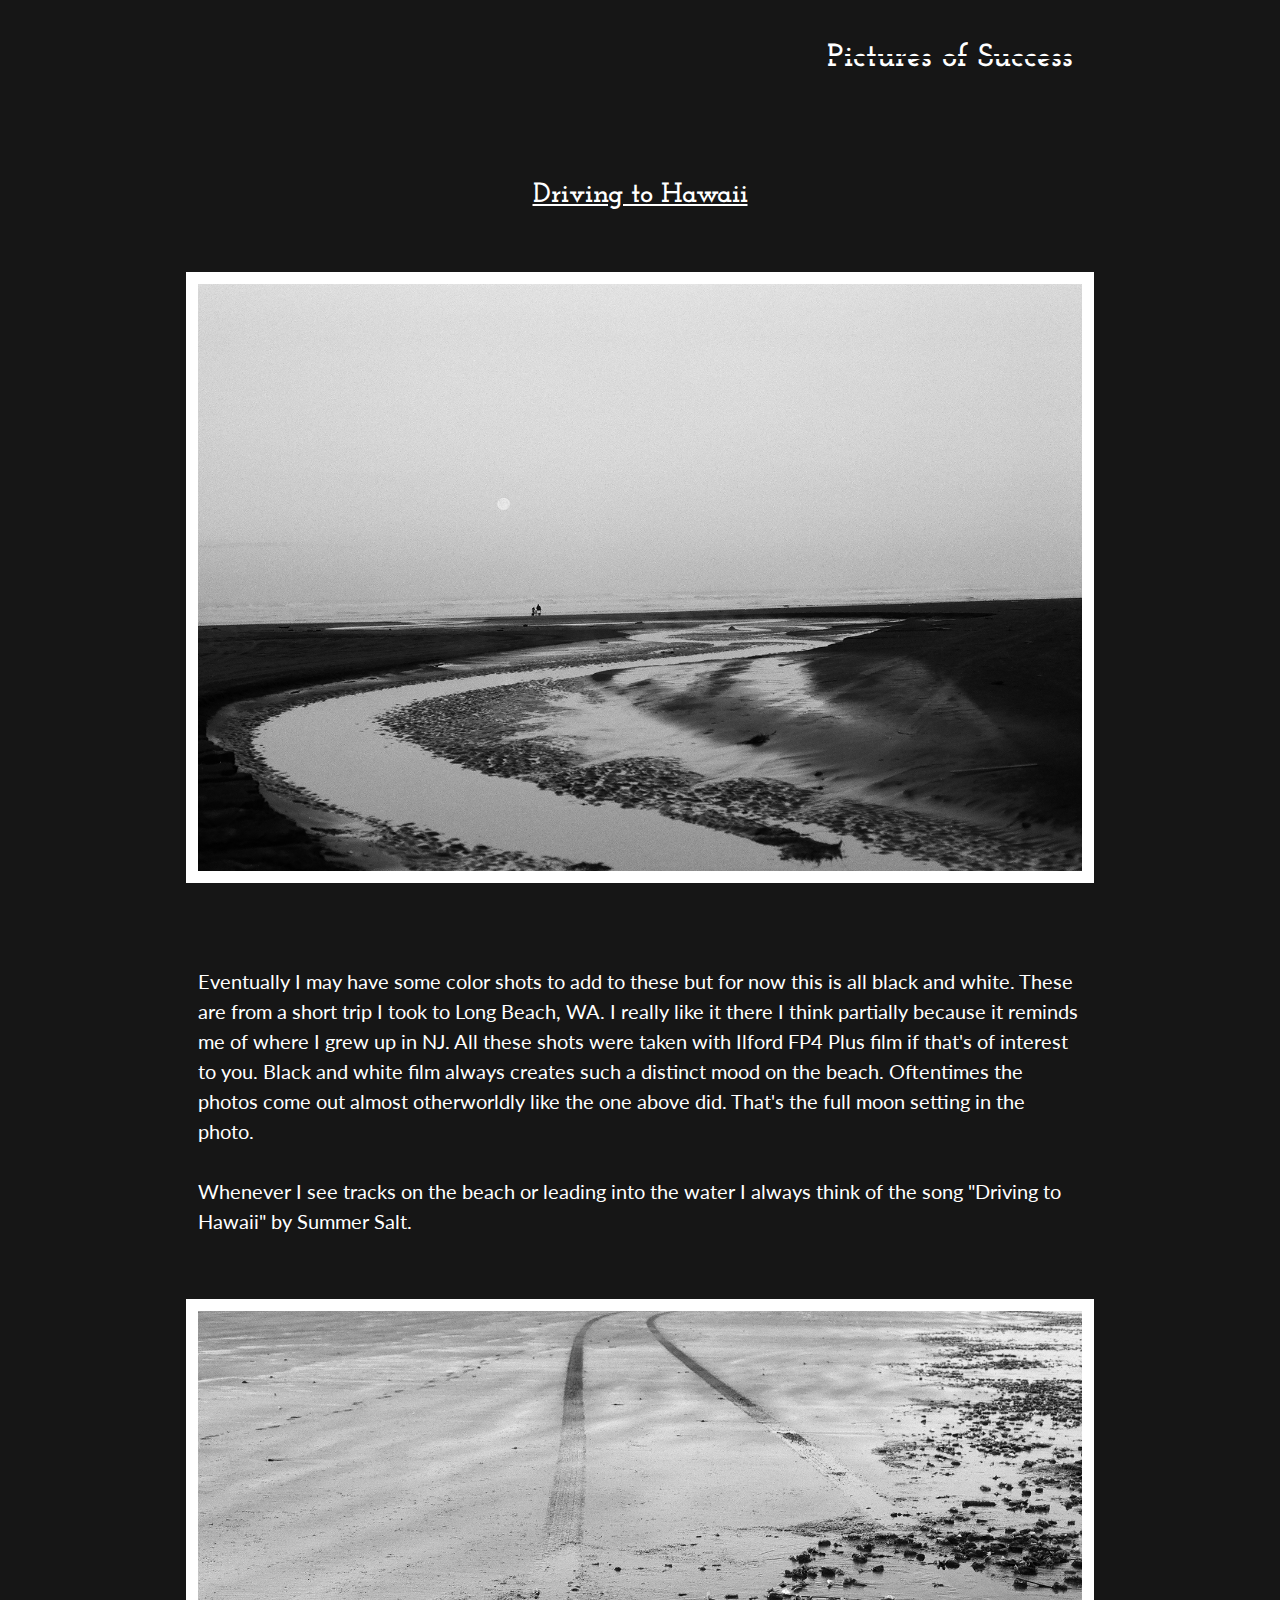
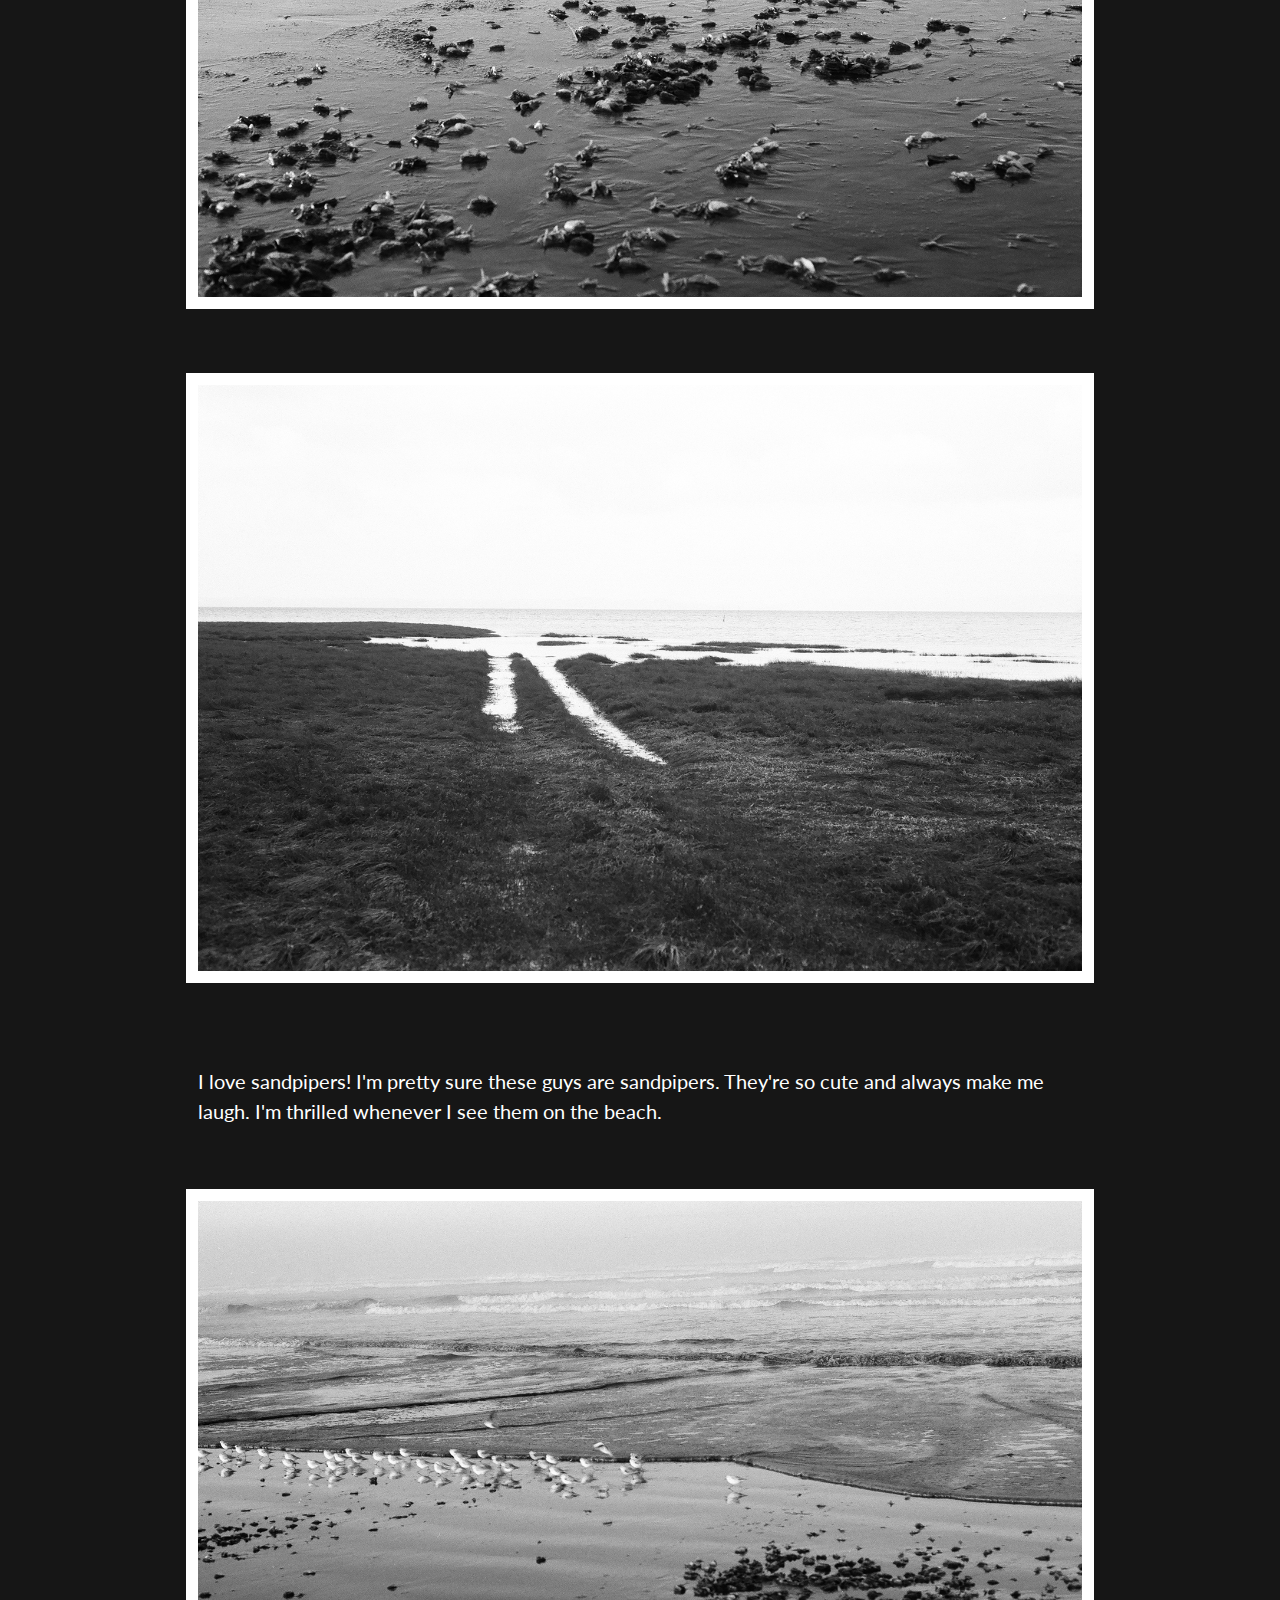
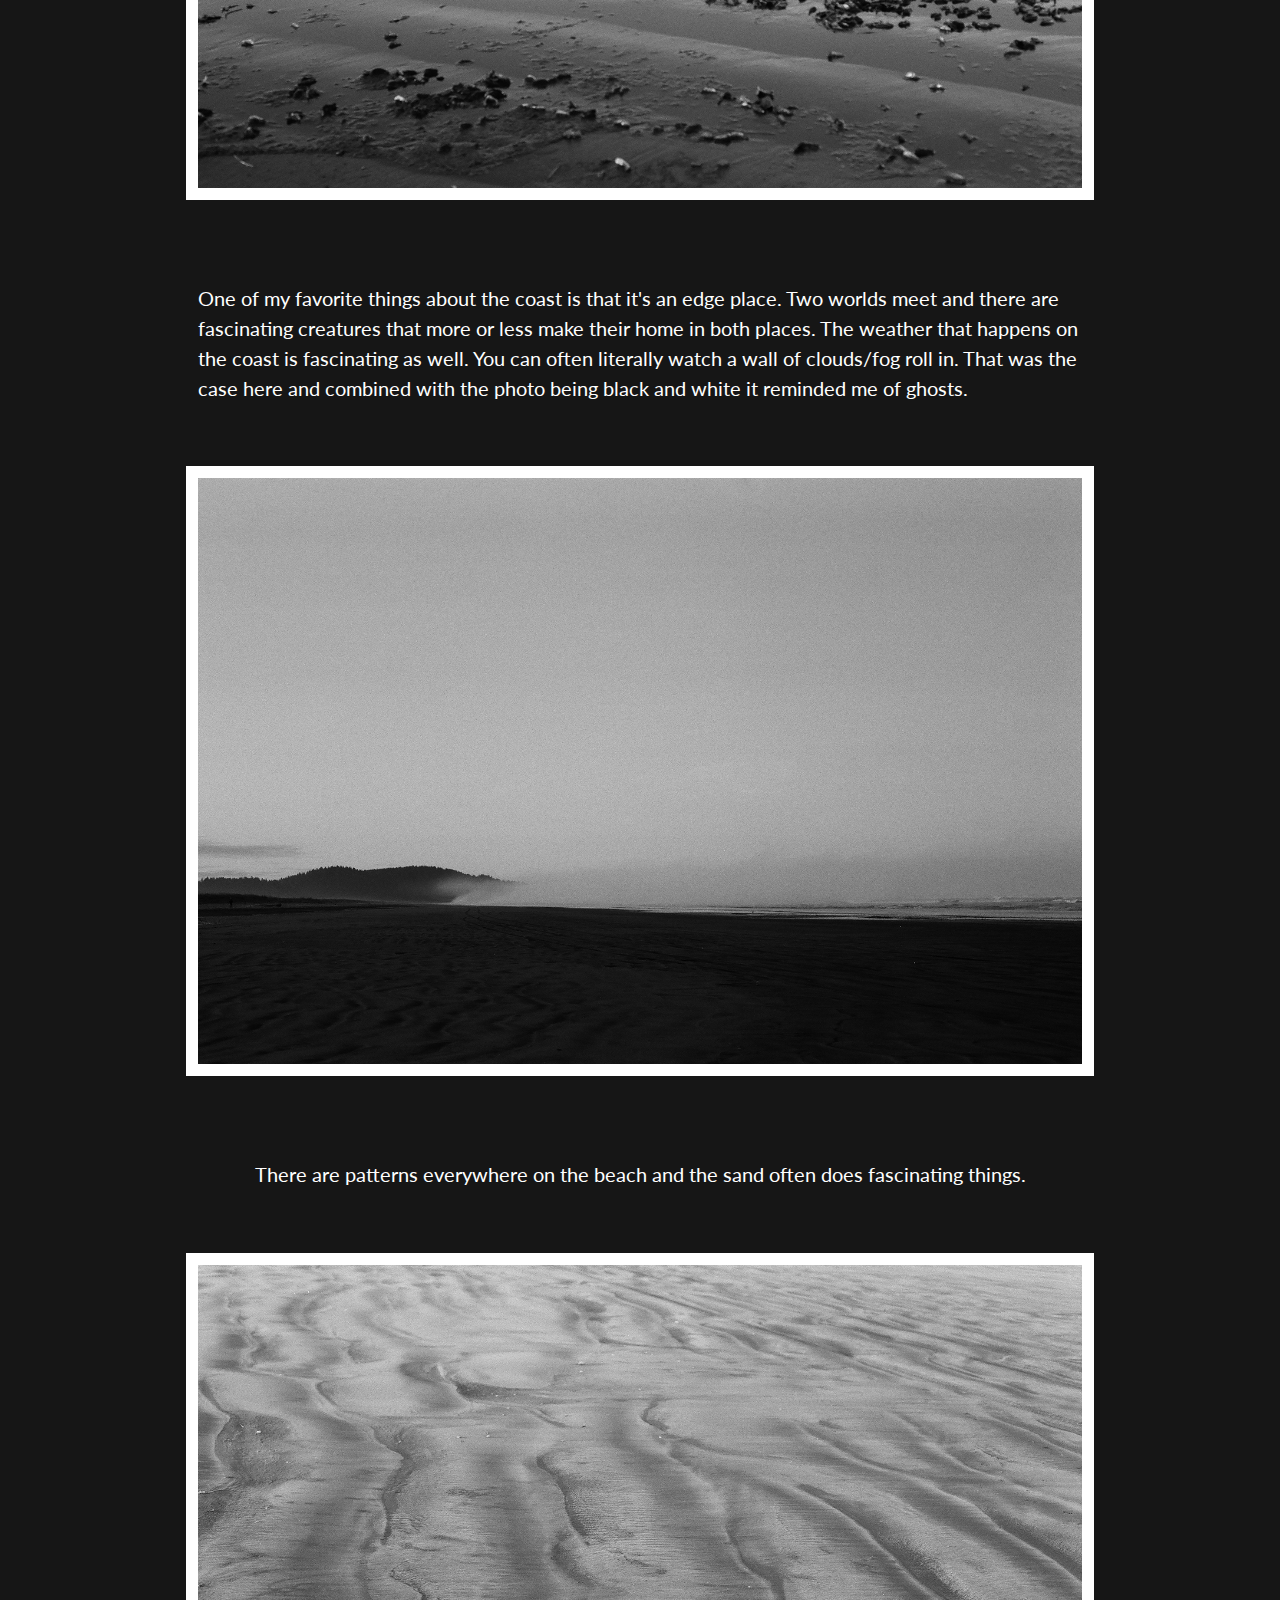
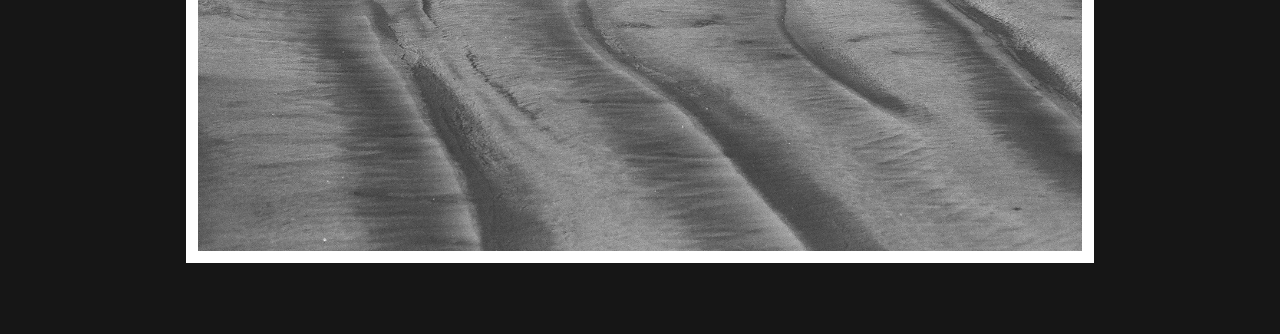
==== pages/bwbeach.html @ 208bb26f "Add files via upload" ====
<html>
    <head>
        <meta name="viewport" content="width=device-width, initial scale=1, shrink-to-fit=no">
        <link rel="stylesheet" href="style.css" media="screen"/>
        <link href="https://fonts.googleapis.com/css2?family=Josefin+Slab:wght@600&display=swap" rel="stylesheet"> 
        <link href="https://fonts.googleapis.com/css2?family=Lato:wght@300&family=Open+Sans:wght@300;400&display=swap" rel="stylesheet"> 
    </head>
    <div id="container2">
        <header>
            <a href="../index.html"><h1 class="bw">Pictures of Success</h1></a>
        </header>
            <body class="bw-background">
                <h2 class="bw"><u>Driving to Hawaii</u></h2>
                <img src="beach_images/beach_moon.jpg" alt="full moon on coast" class="img-pretty2 thin-border img-center">
                <p class="bw">Eventually I may have some color shots to add to these but for now this 
                    is all black and white.  These are from a short trip I took to Long Beach, WA.
                    I really like it there I think partially because it reminds me of where I grew up
                    in NJ.  All these shots were taken with Ilford FP4 Plus film if that's of interest to you.
                    Black and white film always creates such a distinct mood on the beach.  Oftentimes
                    the photos come out almost otherworldly like the one above did.  That's the full moon
                    setting in the photo.<br>
                    <br>
                    Whenever
                    I see tracks on the beach or leading into the water I always think of the song
                    "Driving to Hawaii" by Summer Salt.
                </p>
                <img src="beach_images/beach_drive.jpg" alt="tire tracks in sand" class="img-pretty2 thin-border img-center">
                <img src="beach_images/grass_drive.jpg" alt="tire tracks leading to water" class="img-pretty2 thin-border img-center">
                <p class="bw">I love sandpipers!  I'm pretty sure these guys are sandpipers. They're
                    so cute and always make me laugh.  I'm thrilled whenever I see them on the beach.
                </p>
                <img src="beach_images/sandpipers.jpg" alt="sandpipers on the beach" class="img-pretty2 thin-border img-center">
                <p class="bw">One of my favorite things about the coast is that it's an edge place.  Two worlds meet
                    and there are fascinating creatures that more or less make their home in both places.  The weather
                    that happens on the coast is fascinating as well.  You can often literally watch a wall of clouds/fog roll
                    in.  That was the case here and combined with the photo being black and white it reminded me of ghosts.
                </p>
                <img src="beach_images/ghosts.jpg" alt="fog rolling in on the coast" class="img-pretty2 thin-border img-center">
                <p class="bw">
                    There are patterns everywhere on the beach and the sand often does fascinating things.
                </p>
                <img src="beach_images/grains.jpg" alt="sand" class="img-pretty2 thin-border img-center">
            </body>
        </div>
    </div>
</html>
---- pages/style.css ----
#container {
    display: grid;
    grid-template-areas: 
    "header header"
    "nav content";
    grid-template-rows: 125px 1fr;
    grid-template-columns: 200px 1fr;
  }
  #container2 {
    display: grid;
    grid-template-areas: 
    "header"
    "body";
    grid-template-rows: 150px repeat(auto-fill, minmax(60px, 1fr));
  }
  .img-pretty {
    max-width: 60%;
    height: auto;
  }
  .img-pretty2 {
    max-width: 70%;
    height: auto;
  }
  h1 {
    text-decoration: line-through;
    text-decoration-color: white;
    font-family: 'Josefin Slab', serif;
    font-size: 200%;
    position: absolute;
    left: 80%;
    transform: translate(-80%, 0%);
  }
  .bw {
    text-decoration-color: rgb(22, 22, 22);
    color: white;
  }
  header {
    grid-area: header;
    margin: 1vw;
  }
  nav {
    grid-area: nav;
    margin-left: 1rem;
  }
  main {
    grid-area: content;
    display: flex;
    align-items: center;
    justify-content: center;
  }
  .bw-background {
    background-color: rgb(22, 22, 22);
  }
  .thin-border {
    border-color:white;
    border-width: 1vw;
    border-style: solid;
  }
  h2 {
    font-family: 'Josefin Slab', serif;
    justify-self: center;
    margin-bottom: 5%;
    font-size: 175%;
  }
  .img-center {
    justify-self: center;
    margin-bottom: 5%;
  }
  p {
    justify-self: center;
    font-family: 'Lato', sans-serif;
    margin-left: 15%;
    margin-right: 15%;
    margin-bottom: 5%;
    font-size: 125%;
    line-height: 1.5;
  }
  a {
    color: black;
    text-decoration: none;
  }
  .nav-link {
    font-family: 'Josefin Slab', serif;
    justify-self: center;
    font-size: 2vw;
    text-decoration: none;
  }
  .nav-heading {
    font-family: 'Josefin Slab', serif;
    justify-self: center;
    font-size: 2.5vw;
    text-decoration: underline;
  }
  .intro-margin {
    margin-left: -15%;
  }
  .v1 {
  border-right: 2px solid black;
  height: auto;
}
@media (max-width: 450px) {
  h1 {
    font-size: 125%;
    position: relative;
    text-align: end;
  }
  h2 {
    font-size: 125%;
  }
  p {
    font-size: 100%;
  }
  .img-pretty {
    max-width: 85%;
  }
  .img-pretty2 {
    max-width: 100%;
    height: auto;
  }
  #container {
    grid-template-rows: 90px 1fr;
    grid-template-columns: 90px 1fr;
  }
  .nav-heading {
    font-size: 100%;
  }
  .nav-link {
    font-size: 75%;
  }
}
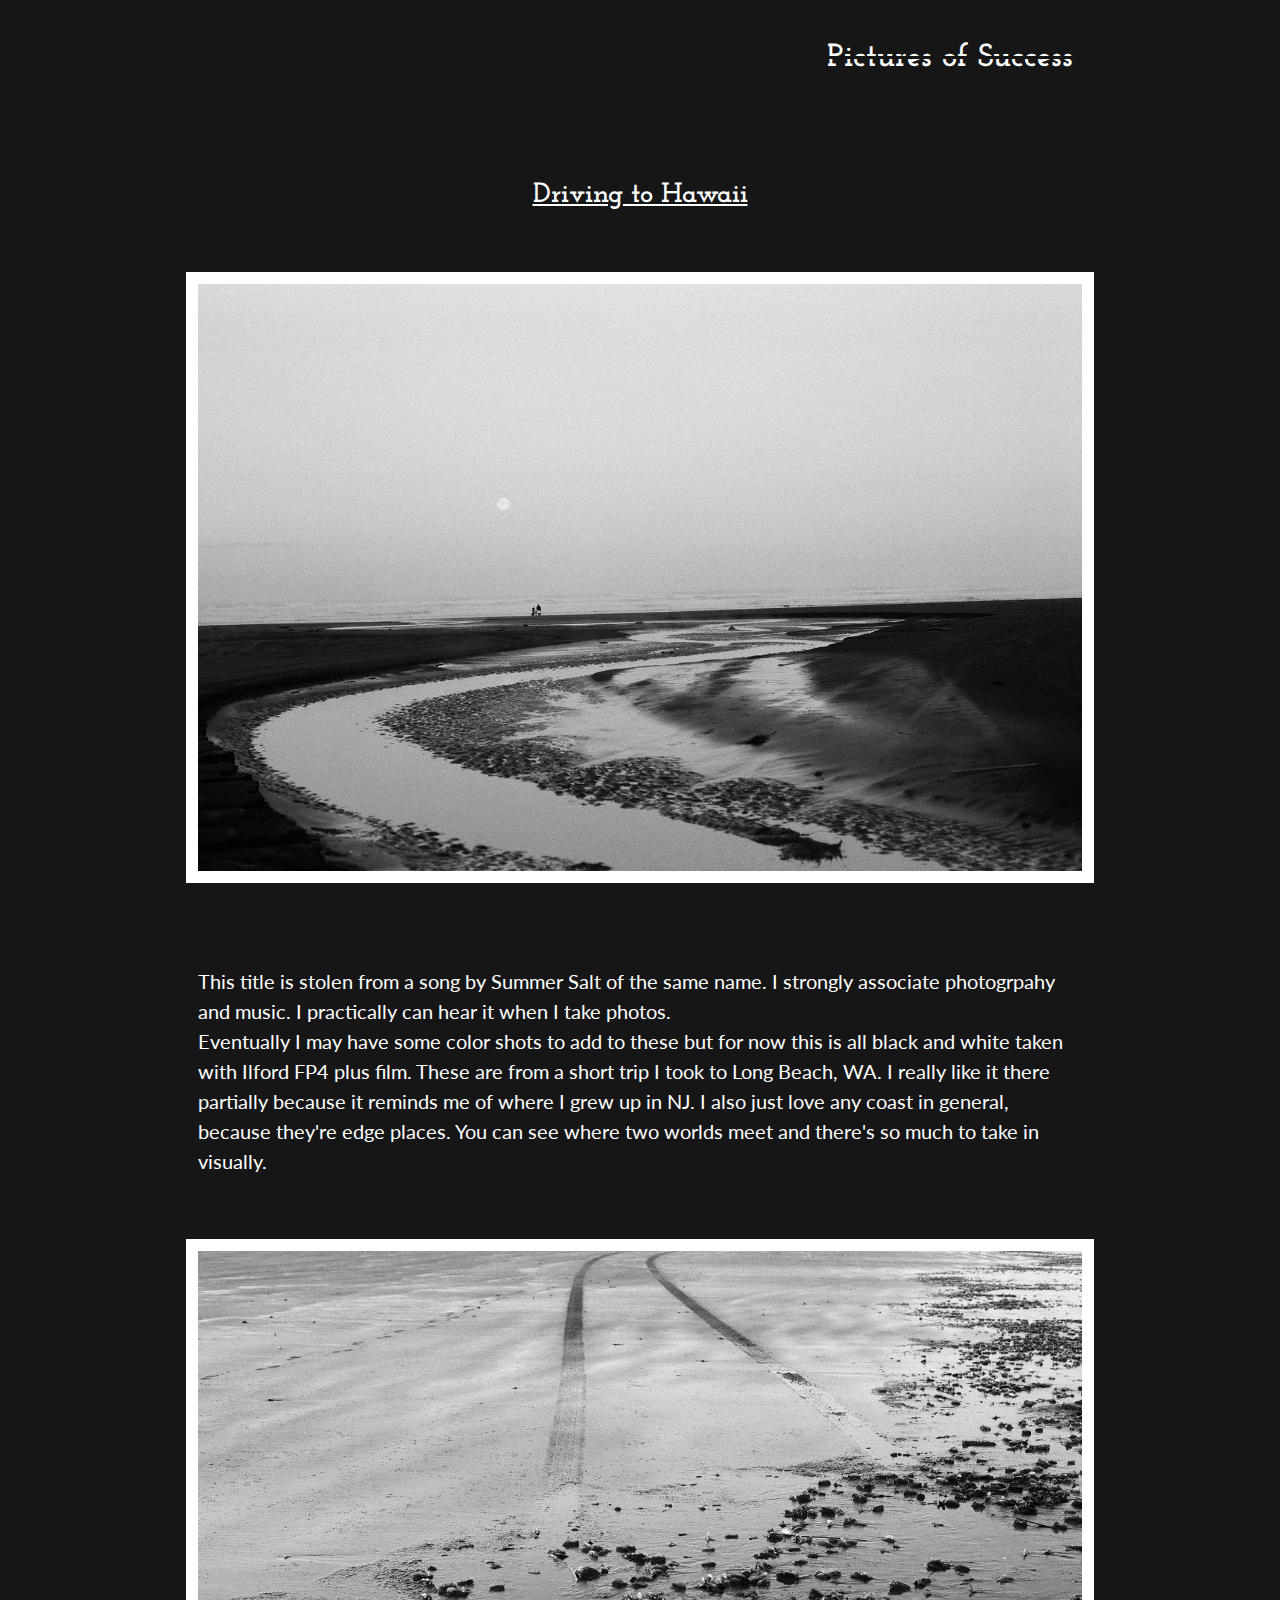
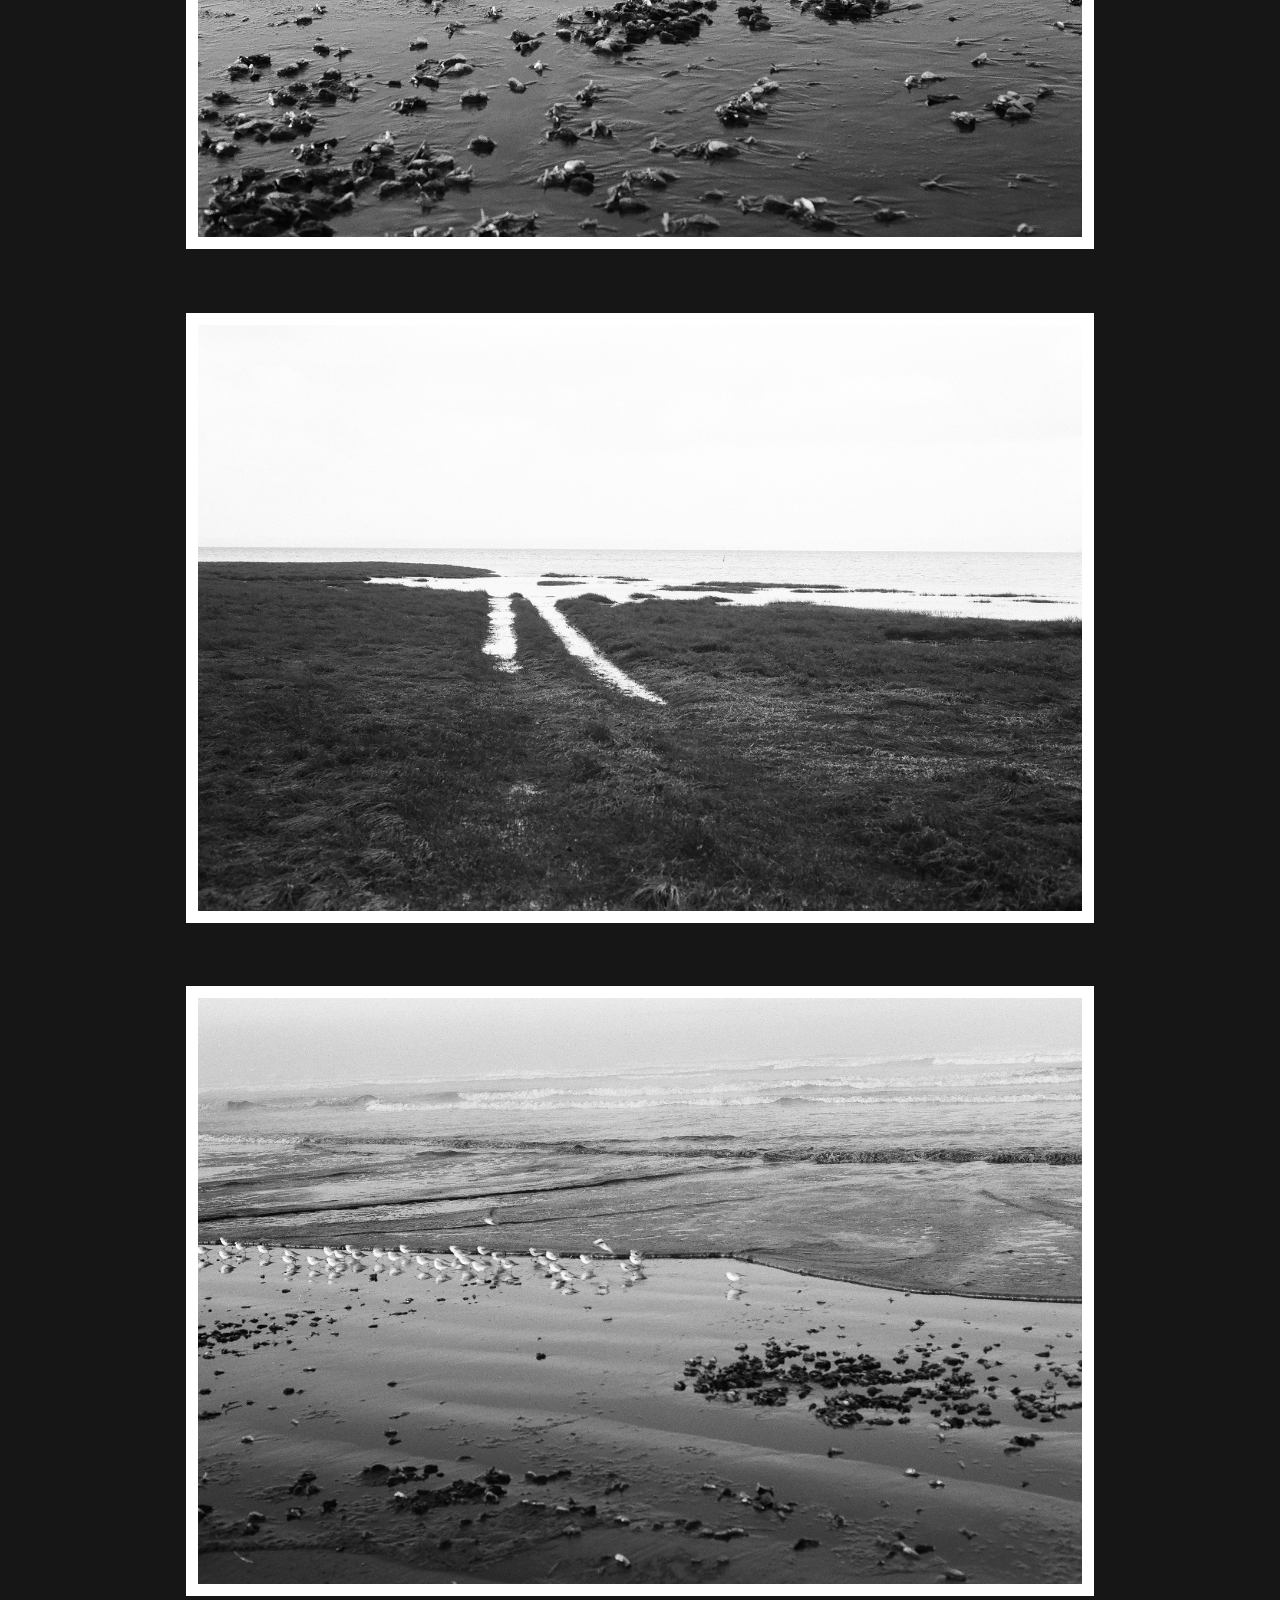
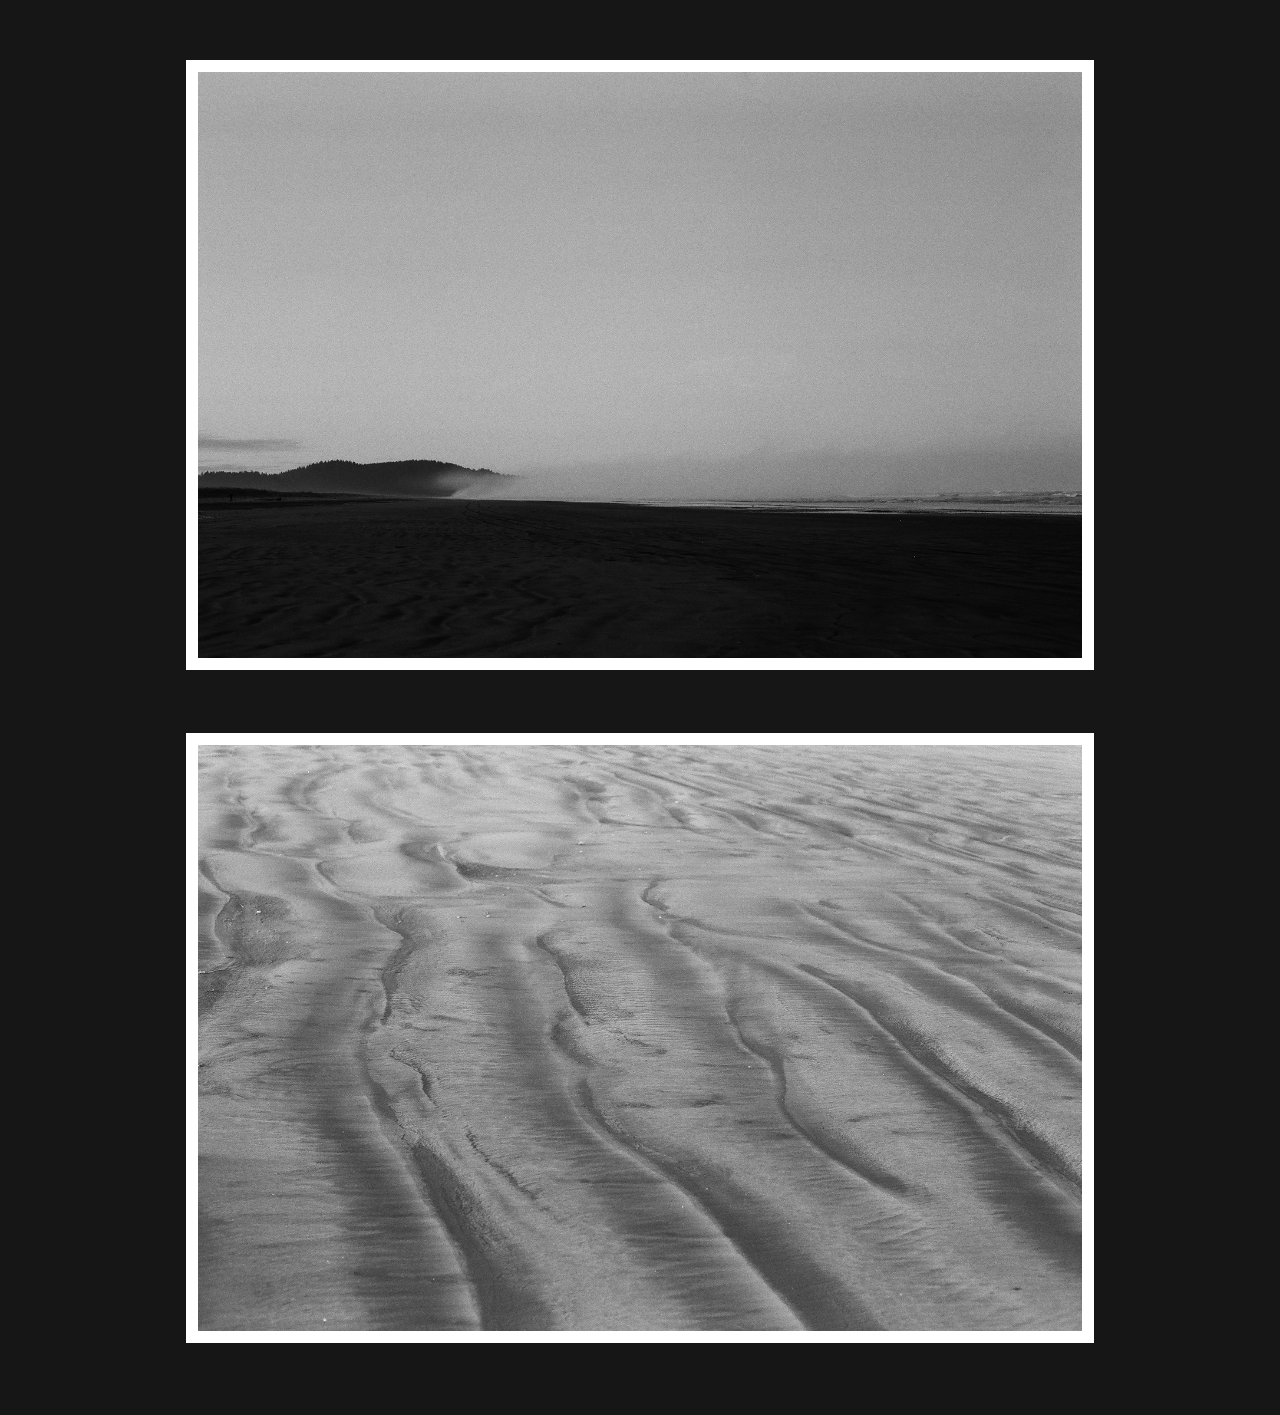
==== commit c9d1d821: "Add files via upload" ====
--- a/pages/bwbeach.html
+++ b/pages/bwbeach.html
@@ -12,33 +12,18 @@
             <body class="bw-background">
                 <h2 class="bw"><u>Driving to Hawaii</u></h2>
                 <img src="beach_images/beach_moon.jpg" alt="full moon on coast" class="img-pretty2 thin-border img-center">
-                <p class="bw">Eventually I may have some color shots to add to these but for now this 
-                    is all black and white.  These are from a short trip I took to Long Beach, WA.
-                    I really like it there I think partially because it reminds me of where I grew up
-                    in NJ.  All these shots were taken with Ilford FP4 Plus film if that's of interest to you.
-                    Black and white film always creates such a distinct mood on the beach.  Oftentimes
-                    the photos come out almost otherworldly like the one above did.  That's the full moon
-                    setting in the photo.<br>
-                    <br>
-                    Whenever
-                    I see tracks on the beach or leading into the water I always think of the song
-                    "Driving to Hawaii" by Summer Salt.
+                <p class="bw">This title is stolen from a song by Summer Salt of the same name.  I strongly associate
+                    photogrpahy and music.  I practically can hear it when I take photos. <br>Eventually I may have 
+                    some color shots to add to these but for now this 
+                    is all black and white taken with Ilford FP4 plus film.  These are from a short trip I took to Long Beach, WA.
+                    I really like it there partially because it reminds me of where I grew up
+                    in NJ.  I also just love any coast in general, because they're edge places.  You can see where
+                    two worlds meet and there's so much to take in visually.
                 </p>
                 <img src="beach_images/beach_drive.jpg" alt="tire tracks in sand" class="img-pretty2 thin-border img-center">
                 <img src="beach_images/grass_drive.jpg" alt="tire tracks leading to water" class="img-pretty2 thin-border img-center">
-                <p class="bw">I love sandpipers!  I'm pretty sure these guys are sandpipers. They're
-                    so cute and always make me laugh.  I'm thrilled whenever I see them on the beach.
-                </p>
                 <img src="beach_images/sandpipers.jpg" alt="sandpipers on the beach" class="img-pretty2 thin-border img-center">
-                <p class="bw">One of my favorite things about the coast is that it's an edge place.  Two worlds meet
-                    and there are fascinating creatures that more or less make their home in both places.  The weather
-                    that happens on the coast is fascinating as well.  You can often literally watch a wall of clouds/fog roll
-                    in.  That was the case here and combined with the photo being black and white it reminded me of ghosts.
-                </p>
                 <img src="beach_images/ghosts.jpg" alt="fog rolling in on the coast" class="img-pretty2 thin-border img-center">
-                <p class="bw">
-                    There are patterns everywhere on the beach and the sand often does fascinating things.
-                </p>
                 <img src="beach_images/grains.jpg" alt="sand" class="img-pretty2 thin-border img-center">
             </body>
         </div>
--- a/pages/style.css
+++ b/pages/style.css
@@ -19,6 +19,10 @@
   }
   .img-pretty2 {
     max-width: 70%;
+    height: auto;
+  }
+  .img-pretty3 {
+    max-width: 50%;
     height: auto;
   }
   h1 {
@@ -53,6 +57,11 @@
   }
   .thin-border {
     border-color:white;
+    border-width: 1vw;
+    border-style: solid;
+  }
+  .thin-black-border {
+    border-color: black;
     border-width: 1vw;
     border-style: solid;
   }
@@ -108,18 +117,26 @@
     font-size: 125%;
   }
   p {
-    font-size: 100%;
+    font-size: 110%;
+    margin-left: 5%;
+    margin-right: 5%;
+  }
+  nav {
+    margin-left: 0;
   }
   .img-pretty {
-    max-width: 85%;
+    max-width: 100%;
   }
   .img-pretty2 {
     max-width: 100%;
     height: auto;
   }
+  .img-pretty3 {
+    max-width: 90%;
+  }
   #container {
     grid-template-rows: 90px 1fr;
-    grid-template-columns: 90px 1fr;
+    grid-template-columns: 75px 1fr;
   }
   .nav-heading {
     font-size: 100%;
@@ -127,4 +144,7 @@
   .nav-link {
     font-size: 75%;
   }
+  .intro-margin {
+    margin-left: 0;
+  }
 }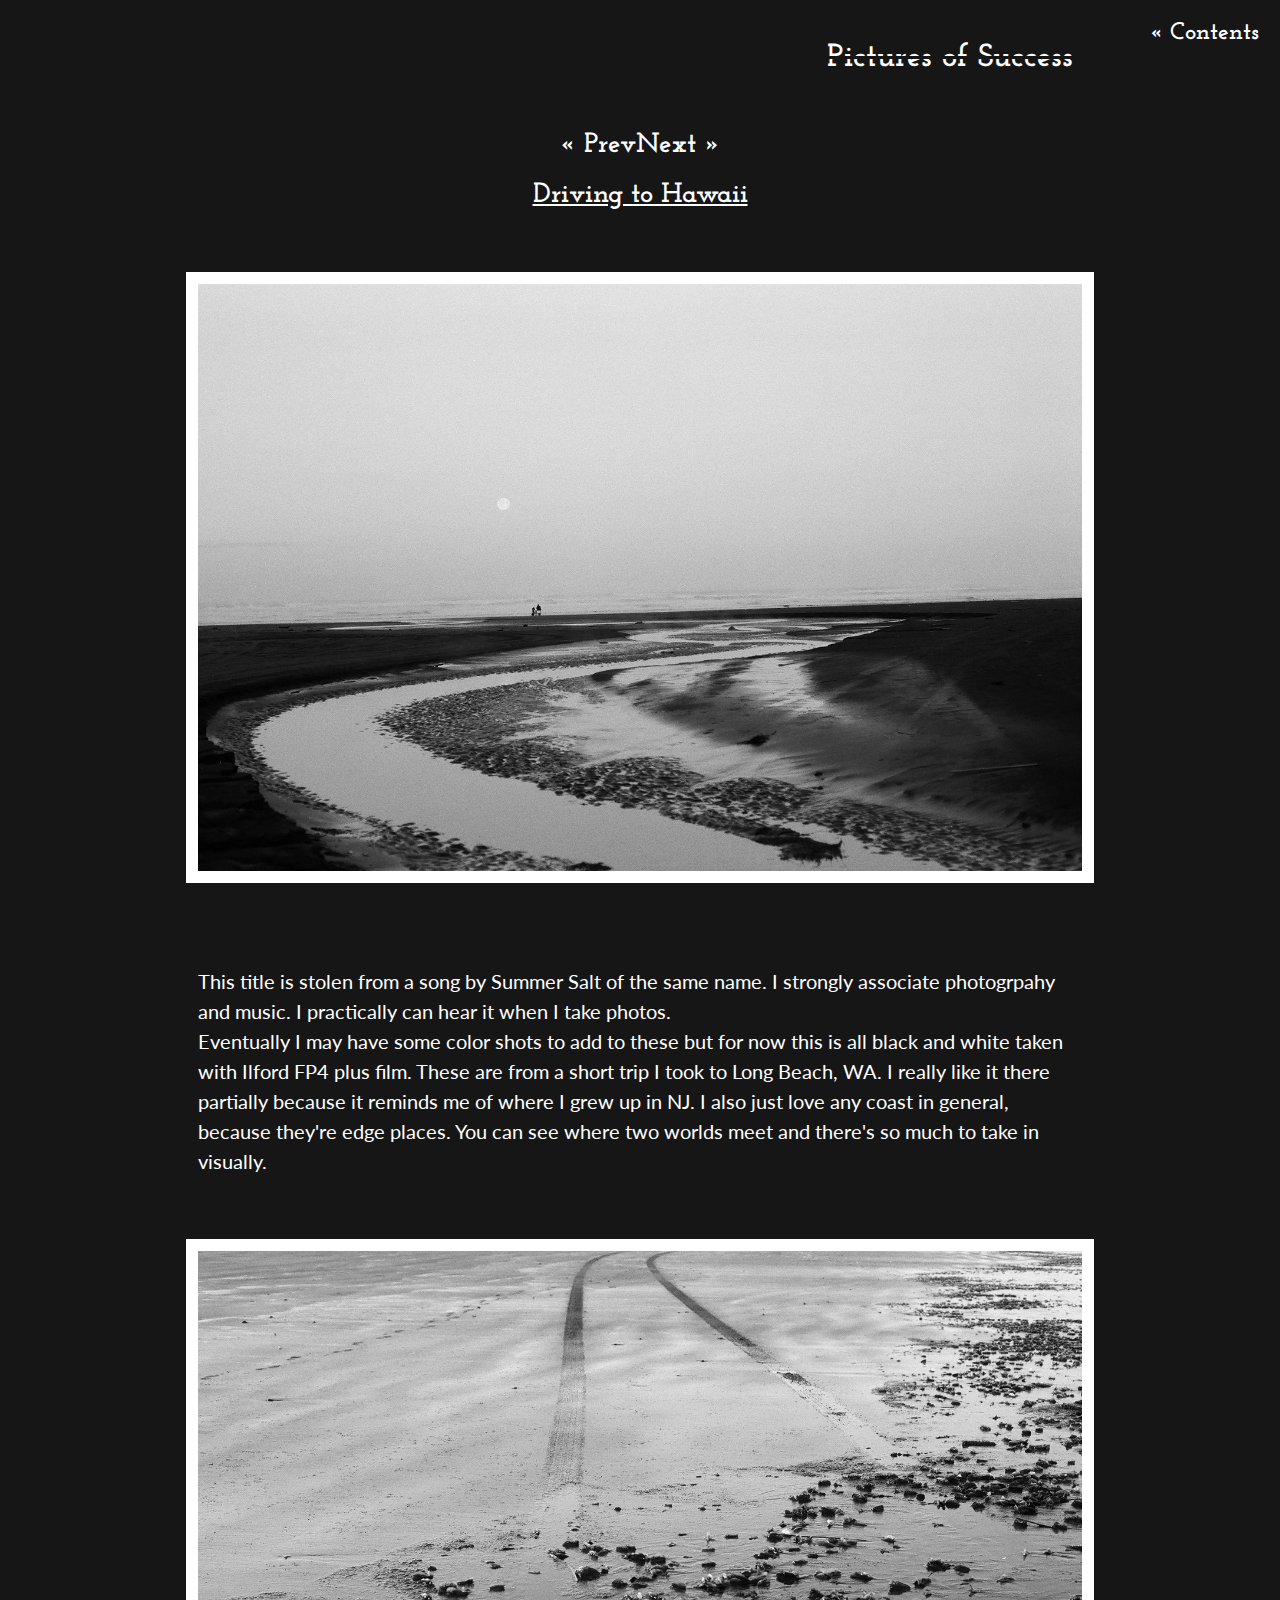
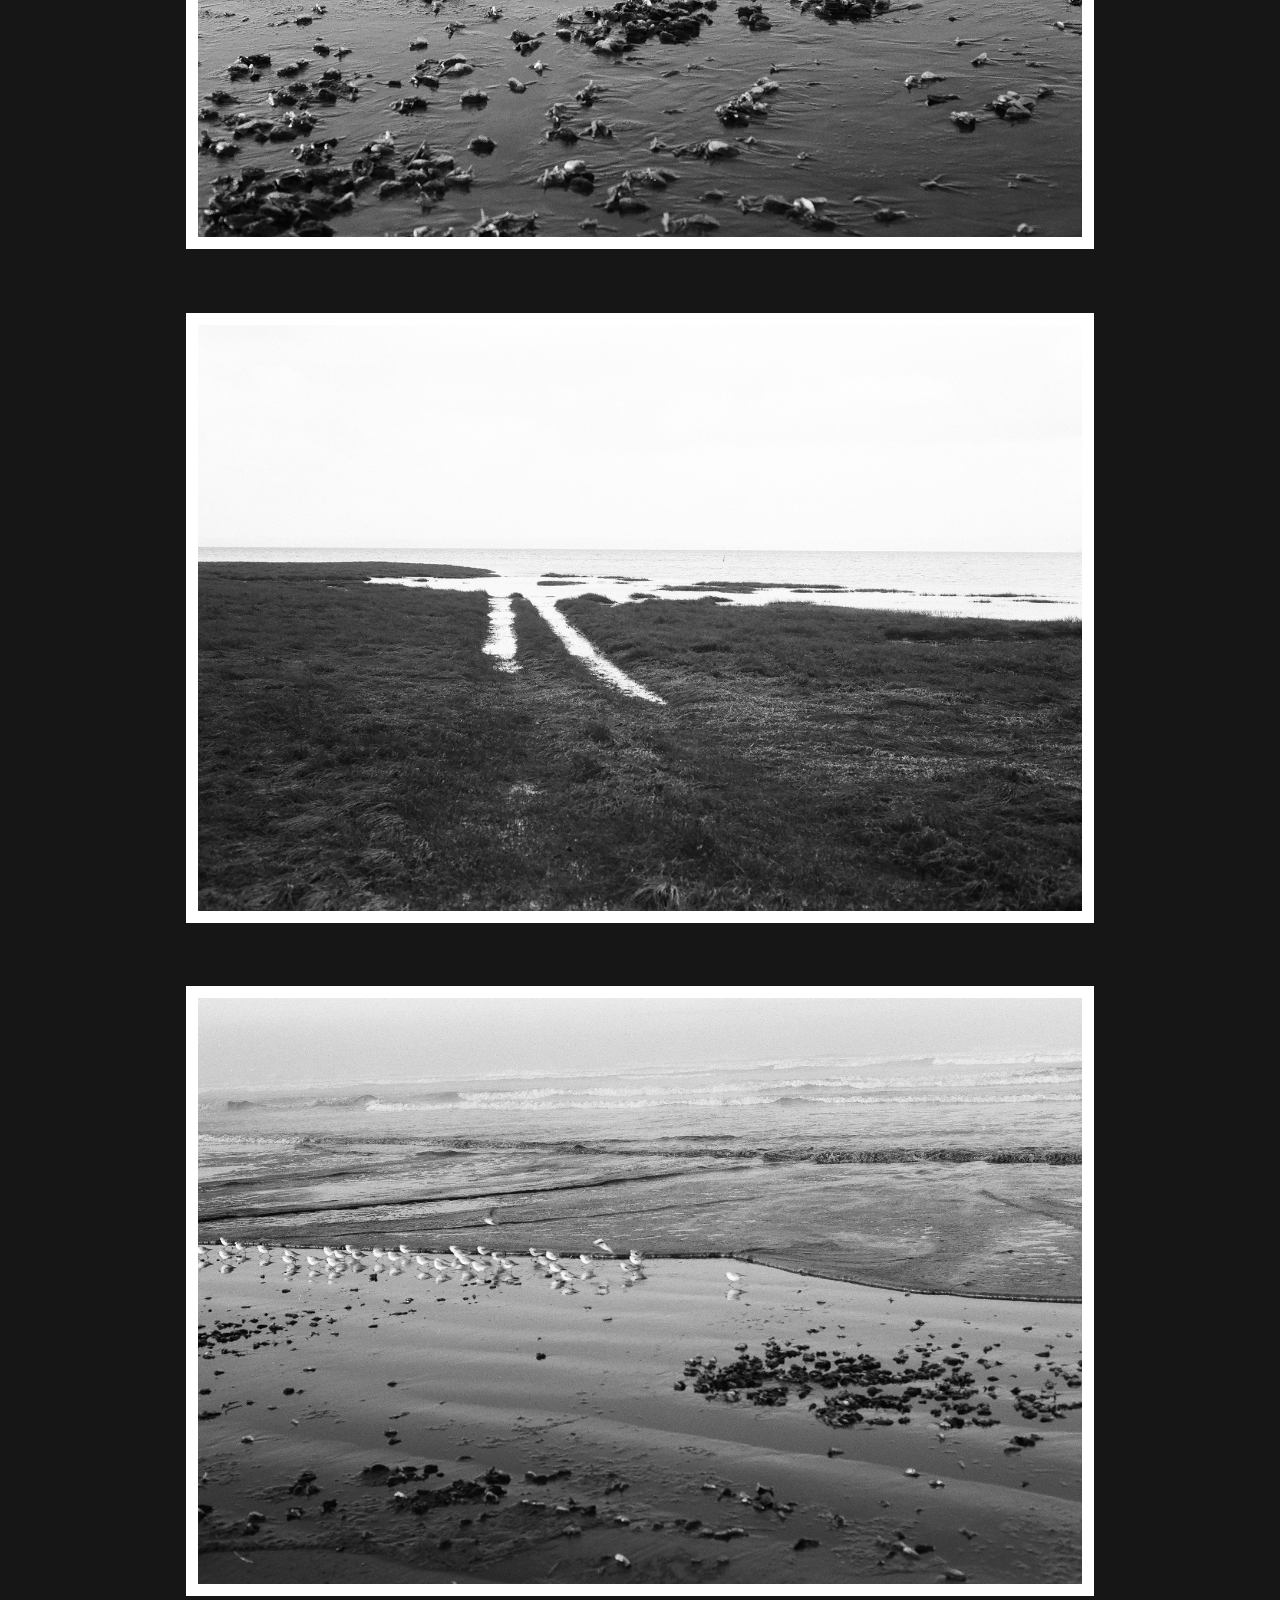
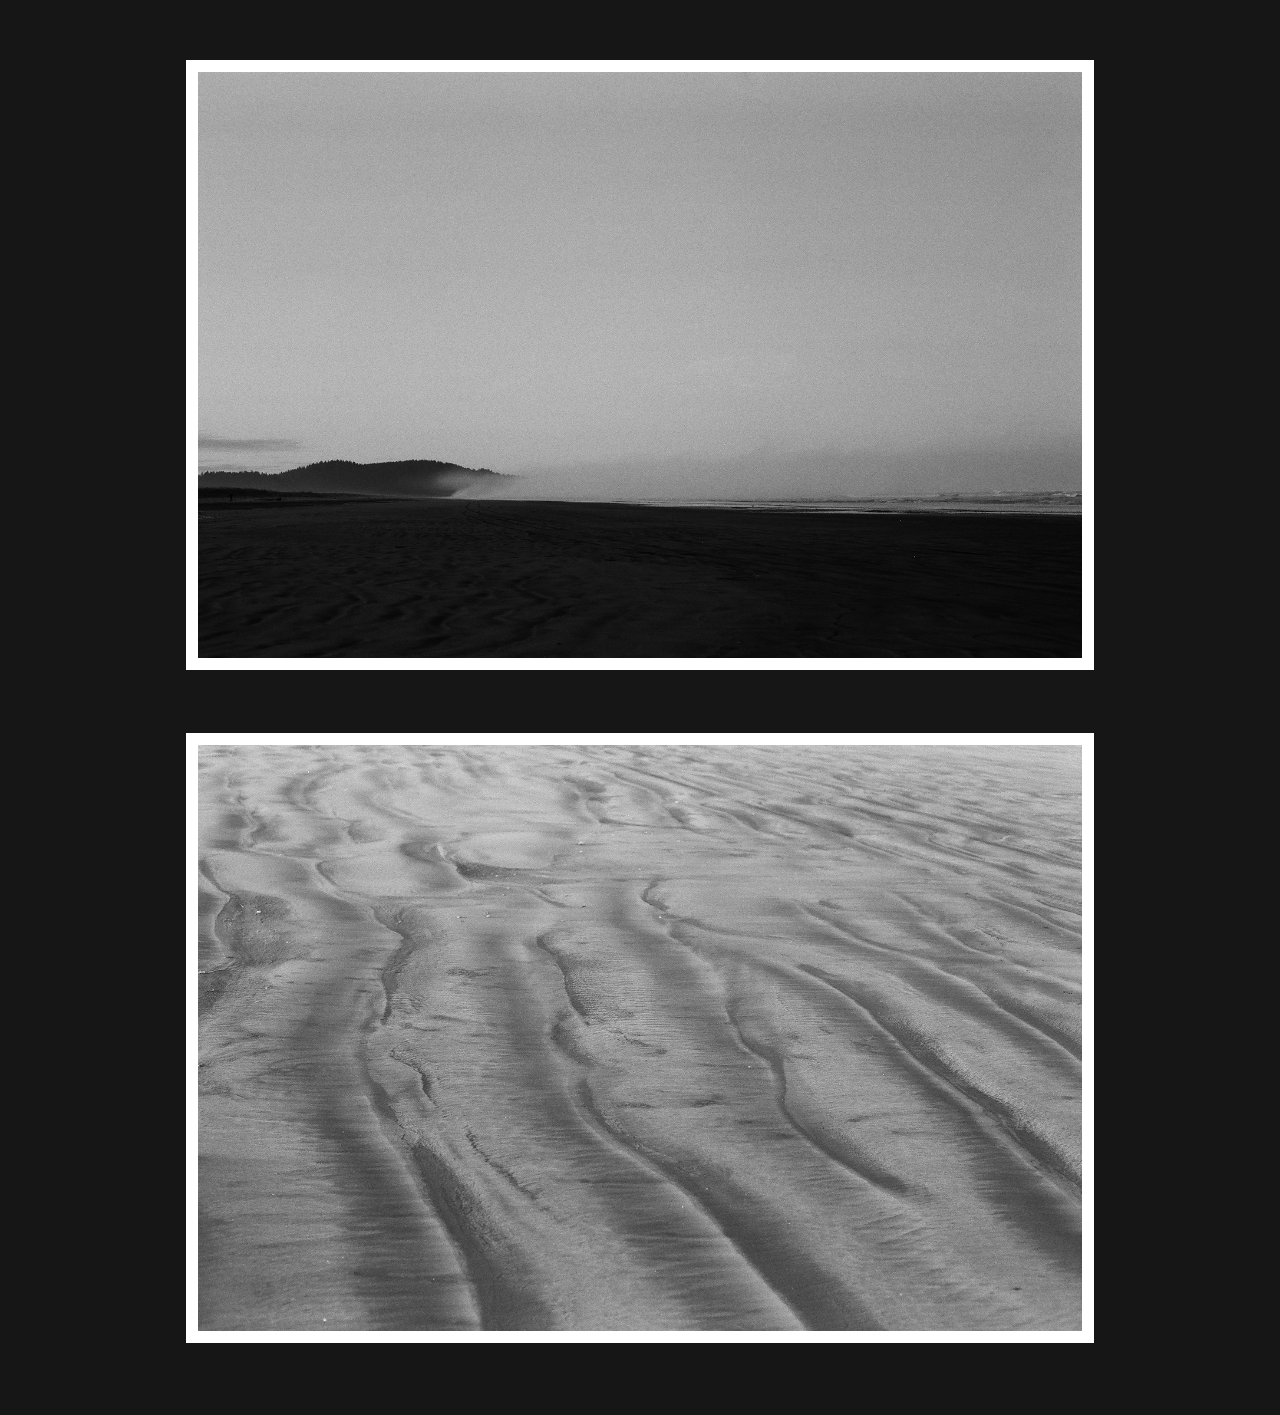
==== commit 8bc8fe2a: "added links and a couple new pages" ====
--- a/pages/bwbeach.html
+++ b/pages/bwbeach.html
@@ -8,6 +8,11 @@
     <div id="container2">
         <header>
             <a href="../index.html"><h1 class="bw">Pictures of Success</h1></a>
+            <a href="intro.html"><h3 class="bw" style="justify-self: right; margin-top: 0;">&laquo; Contents</h3></a>
+            <h2 class="pn-links">
+                <a href="street.html" class="bw" style="justify-self: start">&laquo; Prev</a>
+                <a href="misfits.html" class="bw" style="float: right">Next &raquo</a>
+            </h2>
         </header>
             <body class="bw-background">
                 <h2 class="bw"><u>Driving to Hawaii</u></h2>
--- a/pages/style.css
+++ b/pages/style.css
@@ -71,6 +71,12 @@
     margin-bottom: 5%;
     font-size: 175%;
   }
+  h3 {
+    font-family: 'Josefin Slab', serif;
+    justify-self: center;
+    margin-bottom: 5%;
+    font-size: 150%;
+  }
   .img-center {
     justify-self: center;
     margin-bottom: 5%;
@@ -106,7 +112,10 @@
   .v1 {
   border-right: 2px solid black;
   height: auto;
-}
+  }
+  .pn-links {
+    margin-top: 7%;
+  }
 @media (max-width: 450px) {
   h1 {
     font-size: 125%;
@@ -115,6 +124,13 @@
   }
   h2 {
     font-size: 125%;
+  }
+  h3 {
+    font-size: 125%;
+    position: fixed;
+    top: 5px;
+    left: 5px;
+    text-align: start;
   }
   p {
     font-size: 110%;
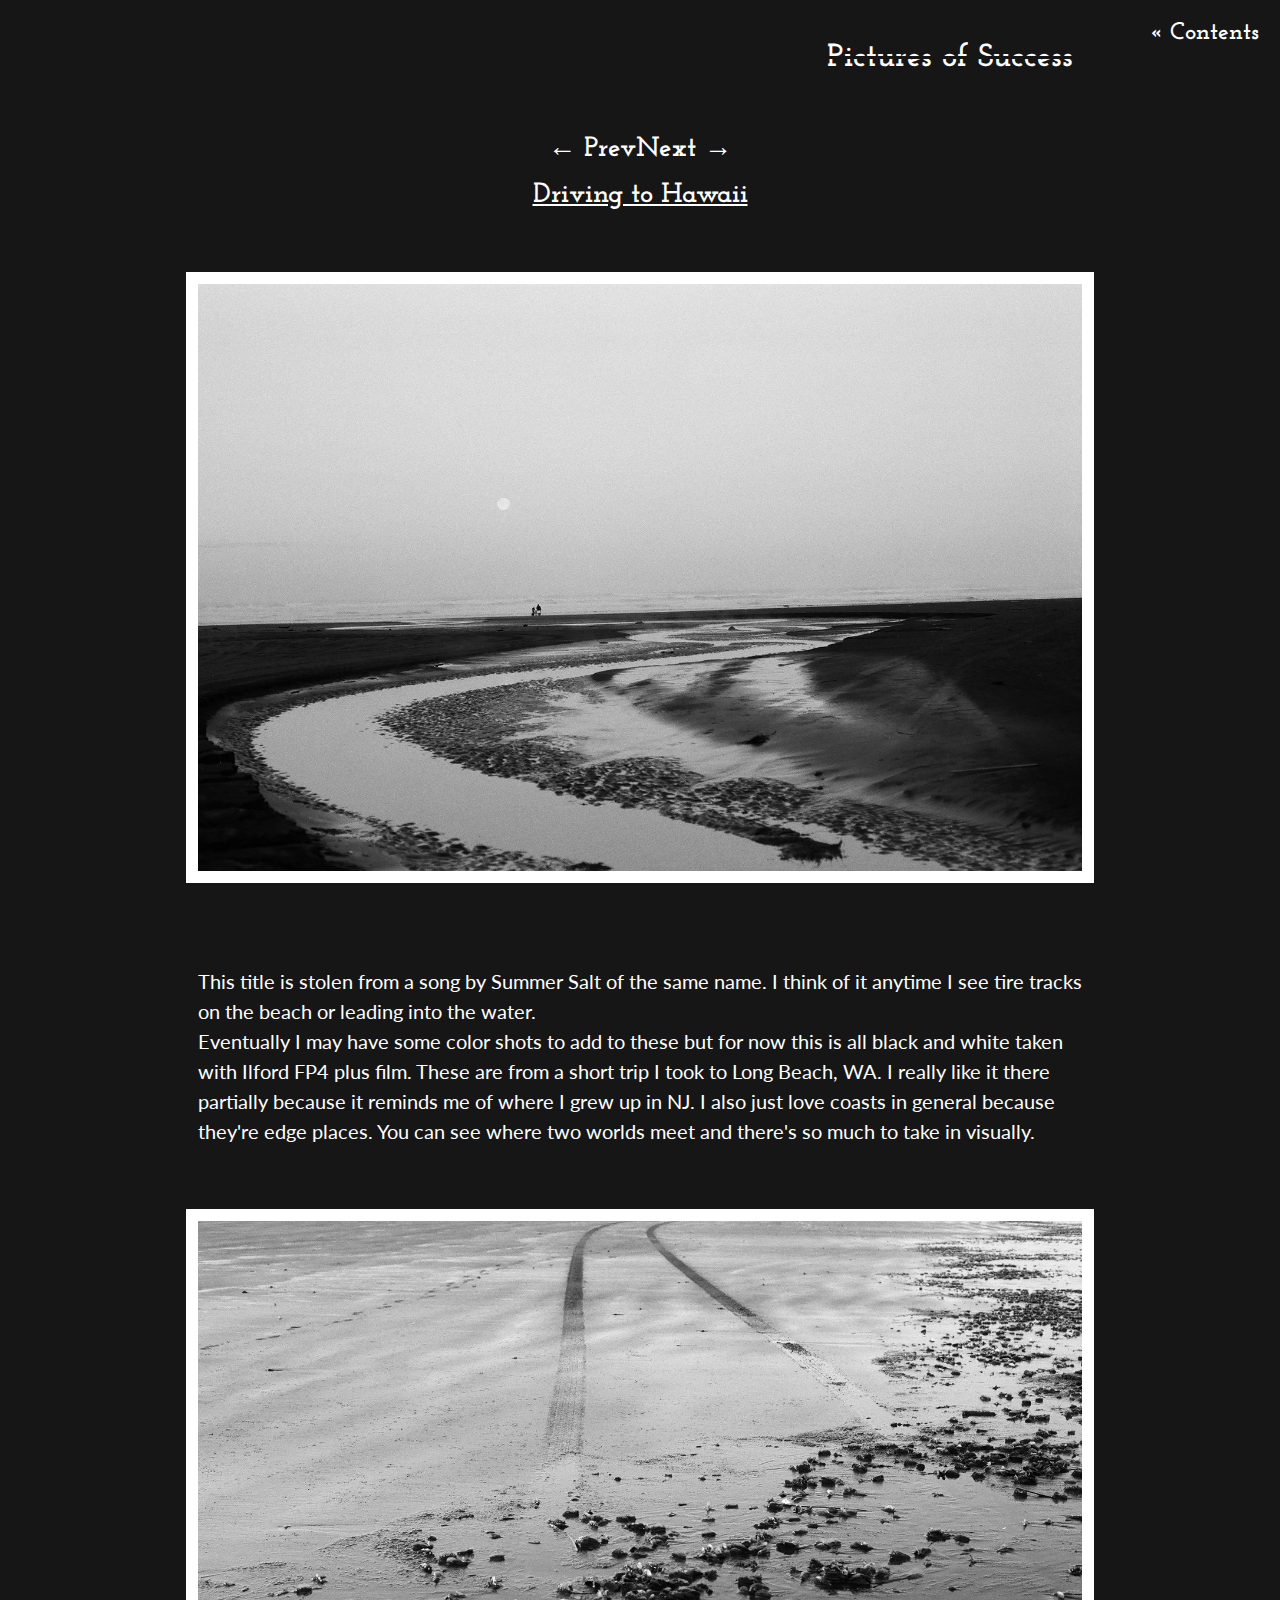
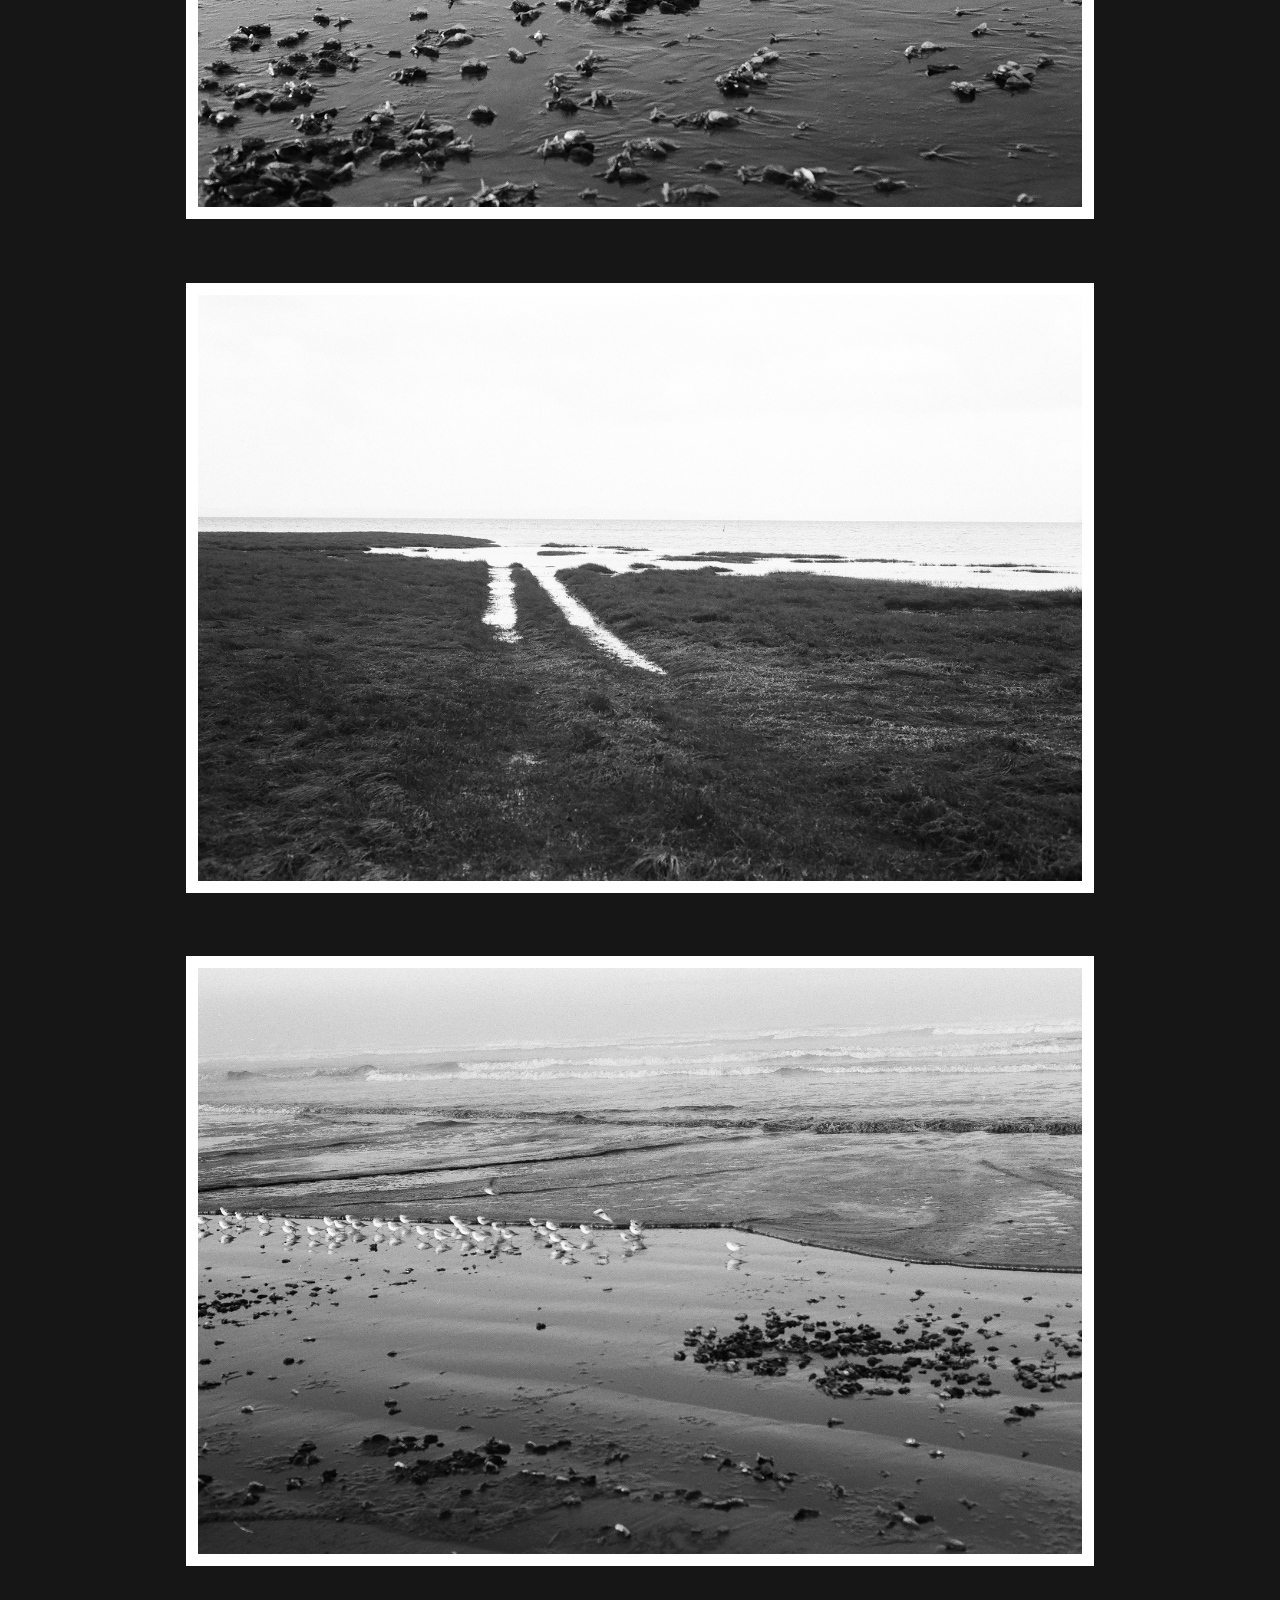
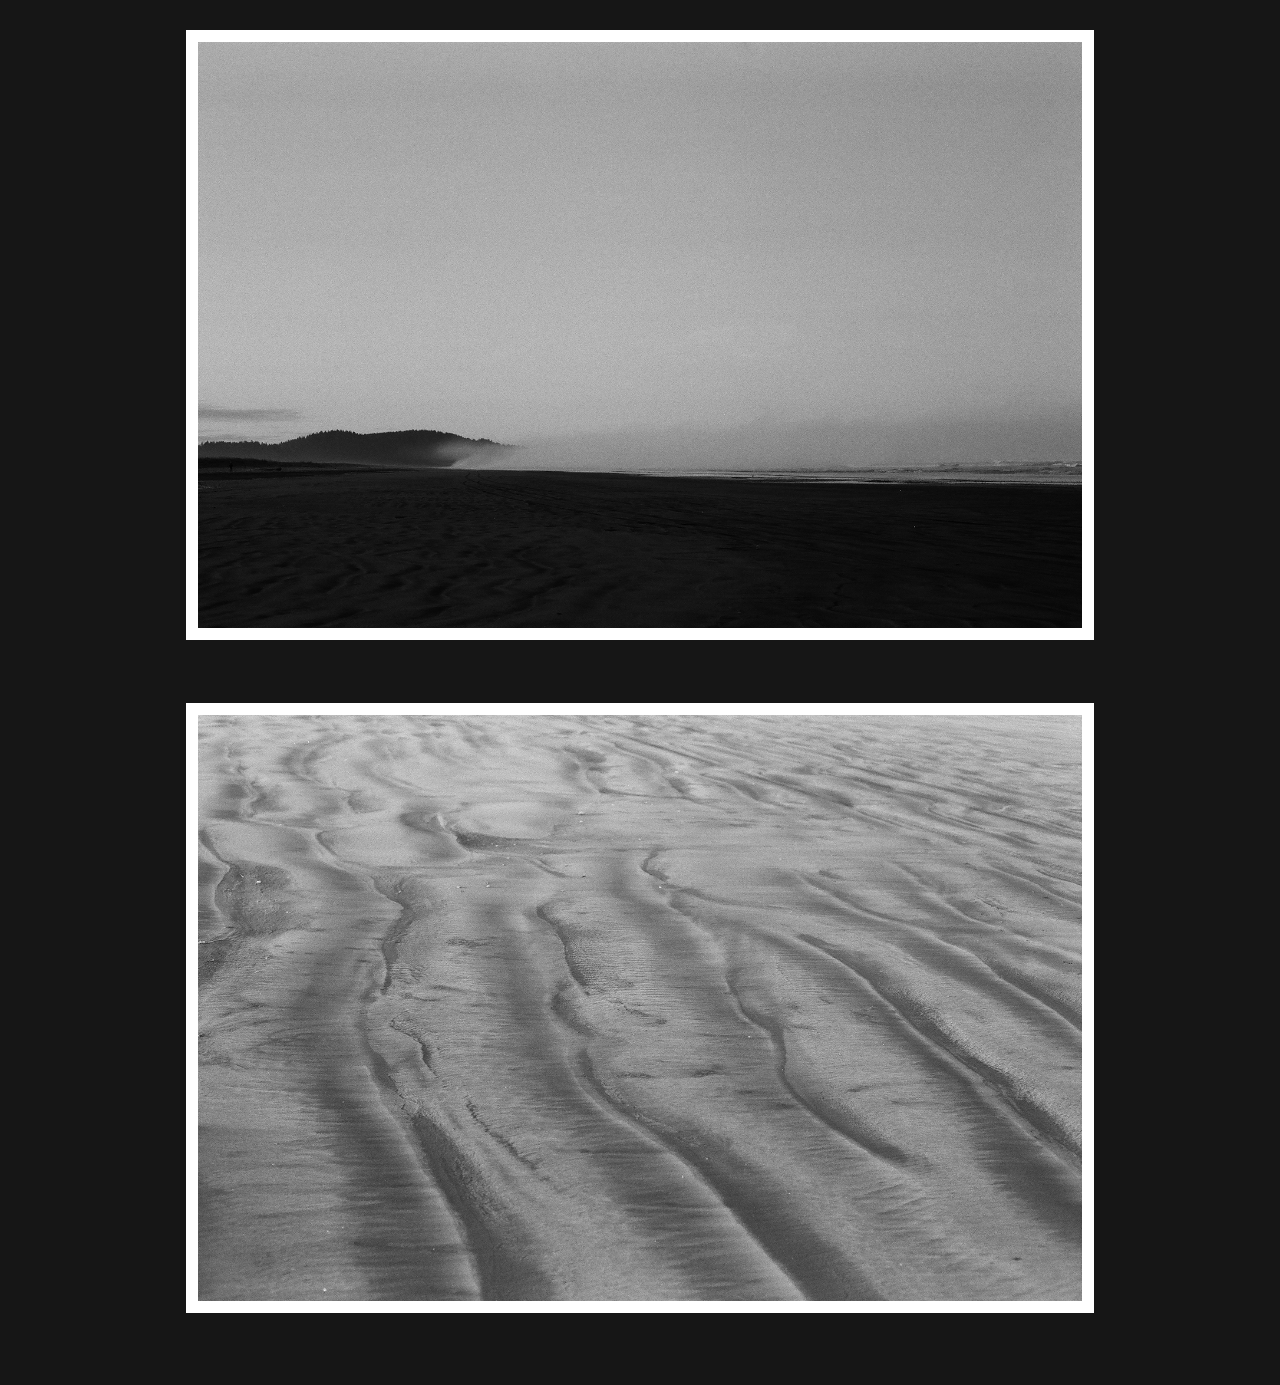
==== commit 4e50a016: "ipad responsice design/fixed typos" ====
--- a/pages/bwbeach.html
+++ b/pages/bwbeach.html
@@ -8,21 +8,21 @@
     <div id="container2">
         <header>
             <a href="../index.html"><h1 class="bw">Pictures of Success</h1></a>
-            <a href="intro.html"><h3 class="bw" style="justify-self: right; margin-top: 0;">&laquo; Contents</h3></a>
+            <a href="intro.html"><h4 class="bw" style="justify-self: right; margin-top: 0;">&laquo; Contents</h4></a>
             <h2 class="pn-links">
-                <a href="street.html" class="bw" style="justify-self: start">&laquo; Prev</a>
-                <a href="misfits.html" class="bw" style="float: right">Next &raquo</a>
+                <a href="street.html" class="bw" style="justify-self: start">&leftarrow; Prev</a>
+                <a href="misfits.html" class="bw" style="float: right">Next &rightarrow;</a>
             </h2>
         </header>
             <body class="bw-background">
                 <h2 class="bw"><u>Driving to Hawaii</u></h2>
                 <img src="beach_images/beach_moon.jpg" alt="full moon on coast" class="img-pretty2 thin-border img-center">
-                <p class="bw">This title is stolen from a song by Summer Salt of the same name.  I strongly associate
-                    photogrpahy and music.  I practically can hear it when I take photos. <br>Eventually I may have 
+                <p class="bw">This title is stolen from a song by Summer Salt of the same name.  I think of it anytime I see tire 
+                    tracks on the beach or leading into the water. <br>Eventually I may have 
                     some color shots to add to these but for now this 
                     is all black and white taken with Ilford FP4 plus film.  These are from a short trip I took to Long Beach, WA.
                     I really like it there partially because it reminds me of where I grew up
-                    in NJ.  I also just love any coast in general, because they're edge places.  You can see where
+                    in NJ.  I also just love coasts in general because they're edge places.  You can see where
                     two worlds meet and there's so much to take in visually.
                 </p>
                 <img src="beach_images/beach_drive.jpg" alt="tire tracks in sand" class="img-pretty2 thin-border img-center">
--- a/pages/style.css
+++ b/pages/style.css
@@ -14,7 +14,7 @@
     grid-template-rows: 150px repeat(auto-fill, minmax(60px, 1fr));
   }
   .img-pretty {
-    max-width: 60%;
+    max-width: 65%;
     height: auto;
   }
   .img-pretty2 {
@@ -71,7 +71,7 @@
     margin-bottom: 5%;
     font-size: 175%;
   }
-  h3 {
+  h4 {
     font-family: 'Josefin Slab', serif;
     justify-self: center;
     margin-bottom: 5%;
@@ -108,6 +108,7 @@
   }
   .intro-margin {
     margin-left: -15%;
+    margin-top: -3%;
   }
   .v1 {
   border-right: 2px solid black;
@@ -125,9 +126,9 @@
   h2 {
     font-size: 125%;
   }
-  h3 {
-    font-size: 125%;
-    position: fixed;
+  h4 {
+    font-size: 120%;
+    position: absolute;
     top: 5px;
     left: 5px;
     text-align: start;
@@ -163,4 +164,43 @@
   .intro-margin {
     margin-left: 0;
   }
+}
+@media screen and (max-width: 1100px) and (min-width: 650px) {
+  h1 {
+    font-size: 160%;
+    position: relative;
+    text-align: end;
+  }
+  p {
+    margin-left: 10%;
+    margin-right: 10%;
+  }
+  .img-pretty {
+    max-width: 95%;
+  }
+  .img-pretty2 {
+    max-width: 95%;
+  }
+  .img-pretty3 {
+    max-width: 65%;
+  }
+  .intro-margin {
+    margin-left: 0;
+  }
+  .nav-heading {
+    font-size: 160%;
+  }
+  .nav-link {
+    font-size: 125%;
+  }
+  h4 {
+    font-size: 150%;
+    position: absolute;
+    top: 10px;
+    left: 10px;
+    text-align: start;
+  }
+  h2 {
+    font-size: 160%;
+  }
 }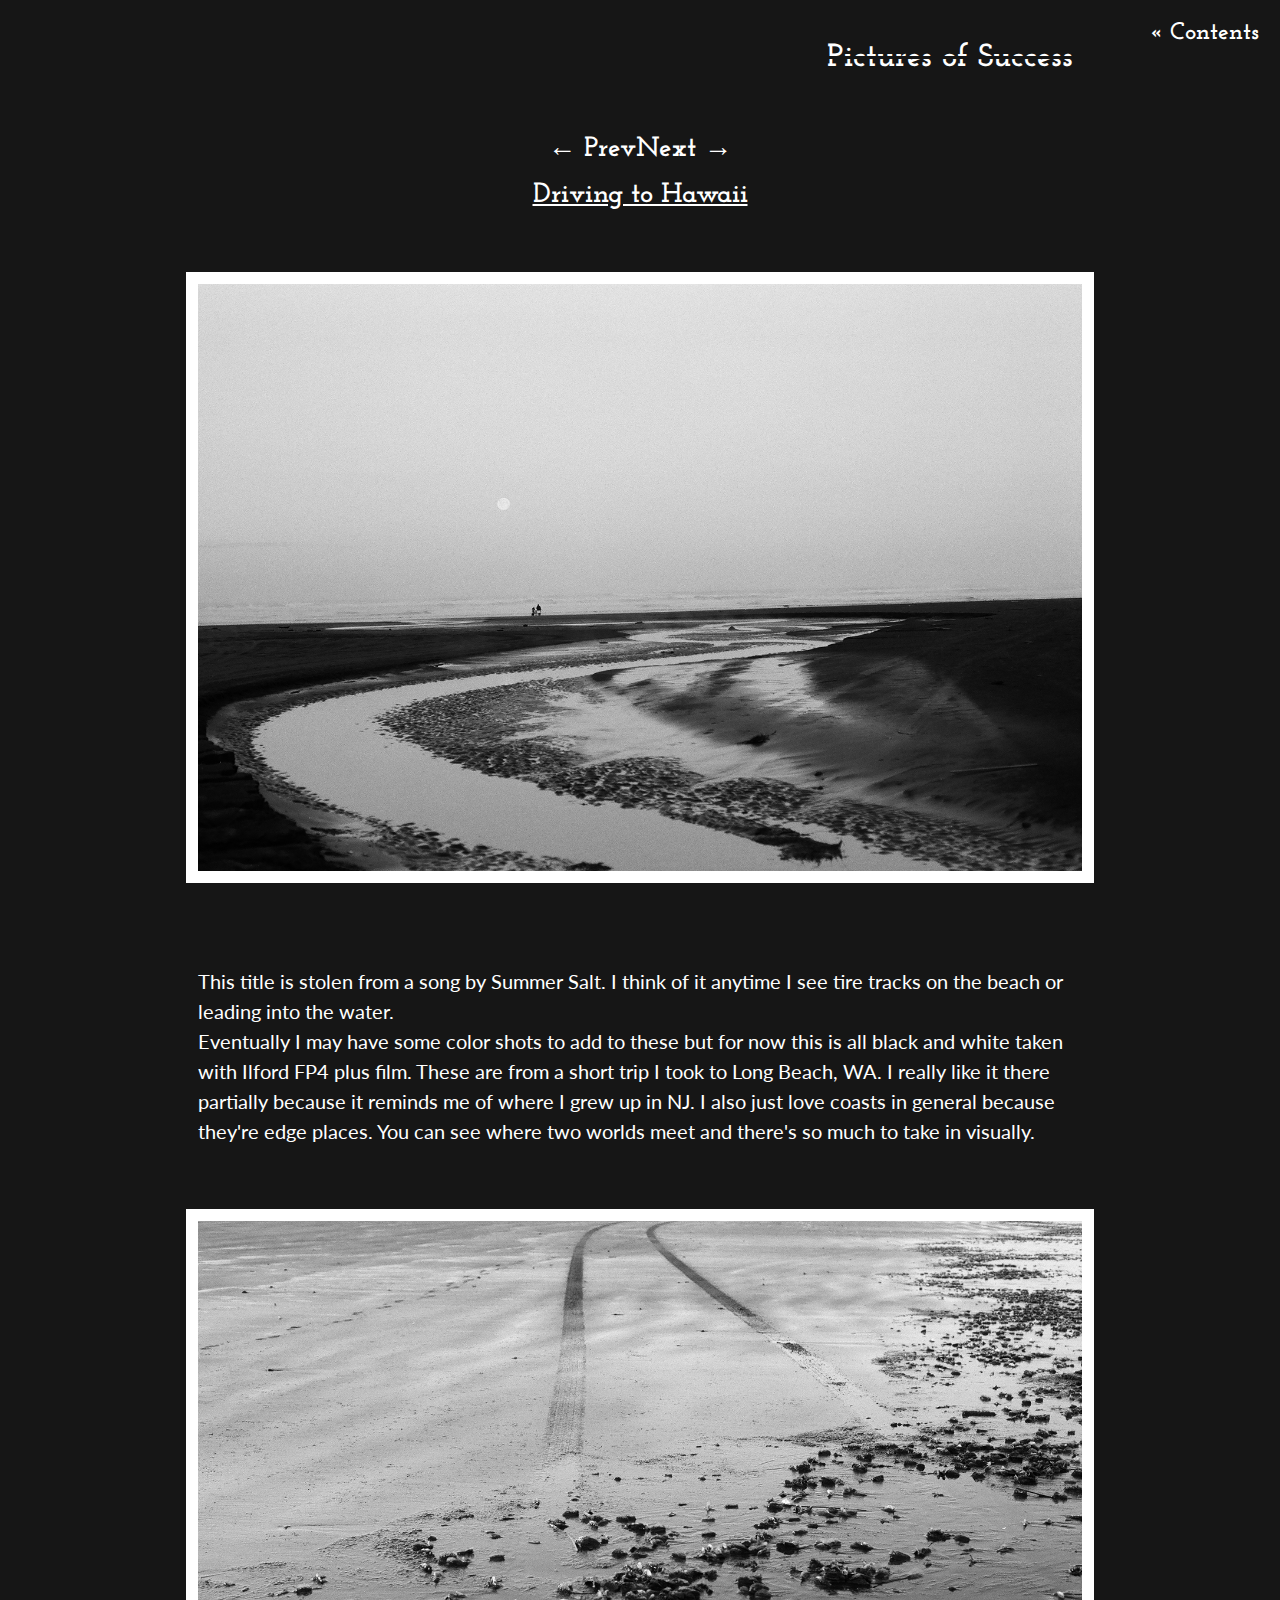
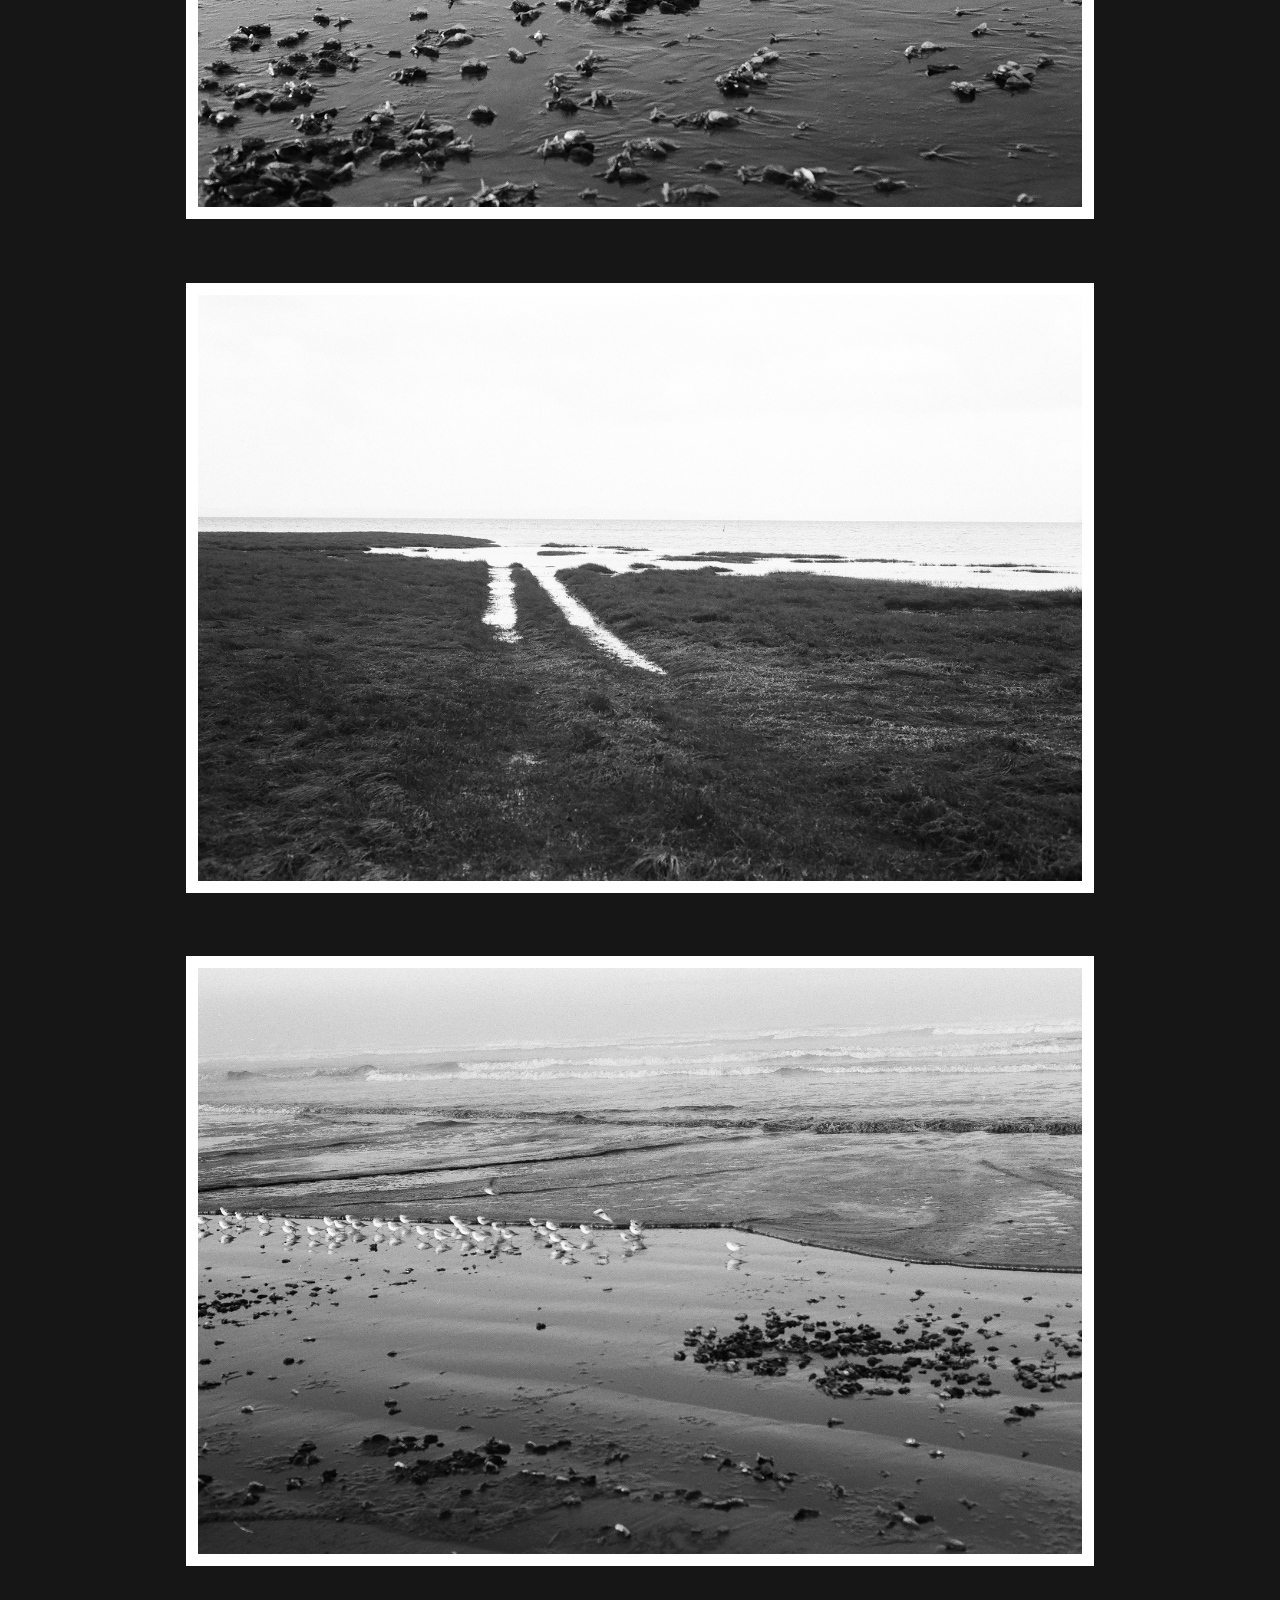
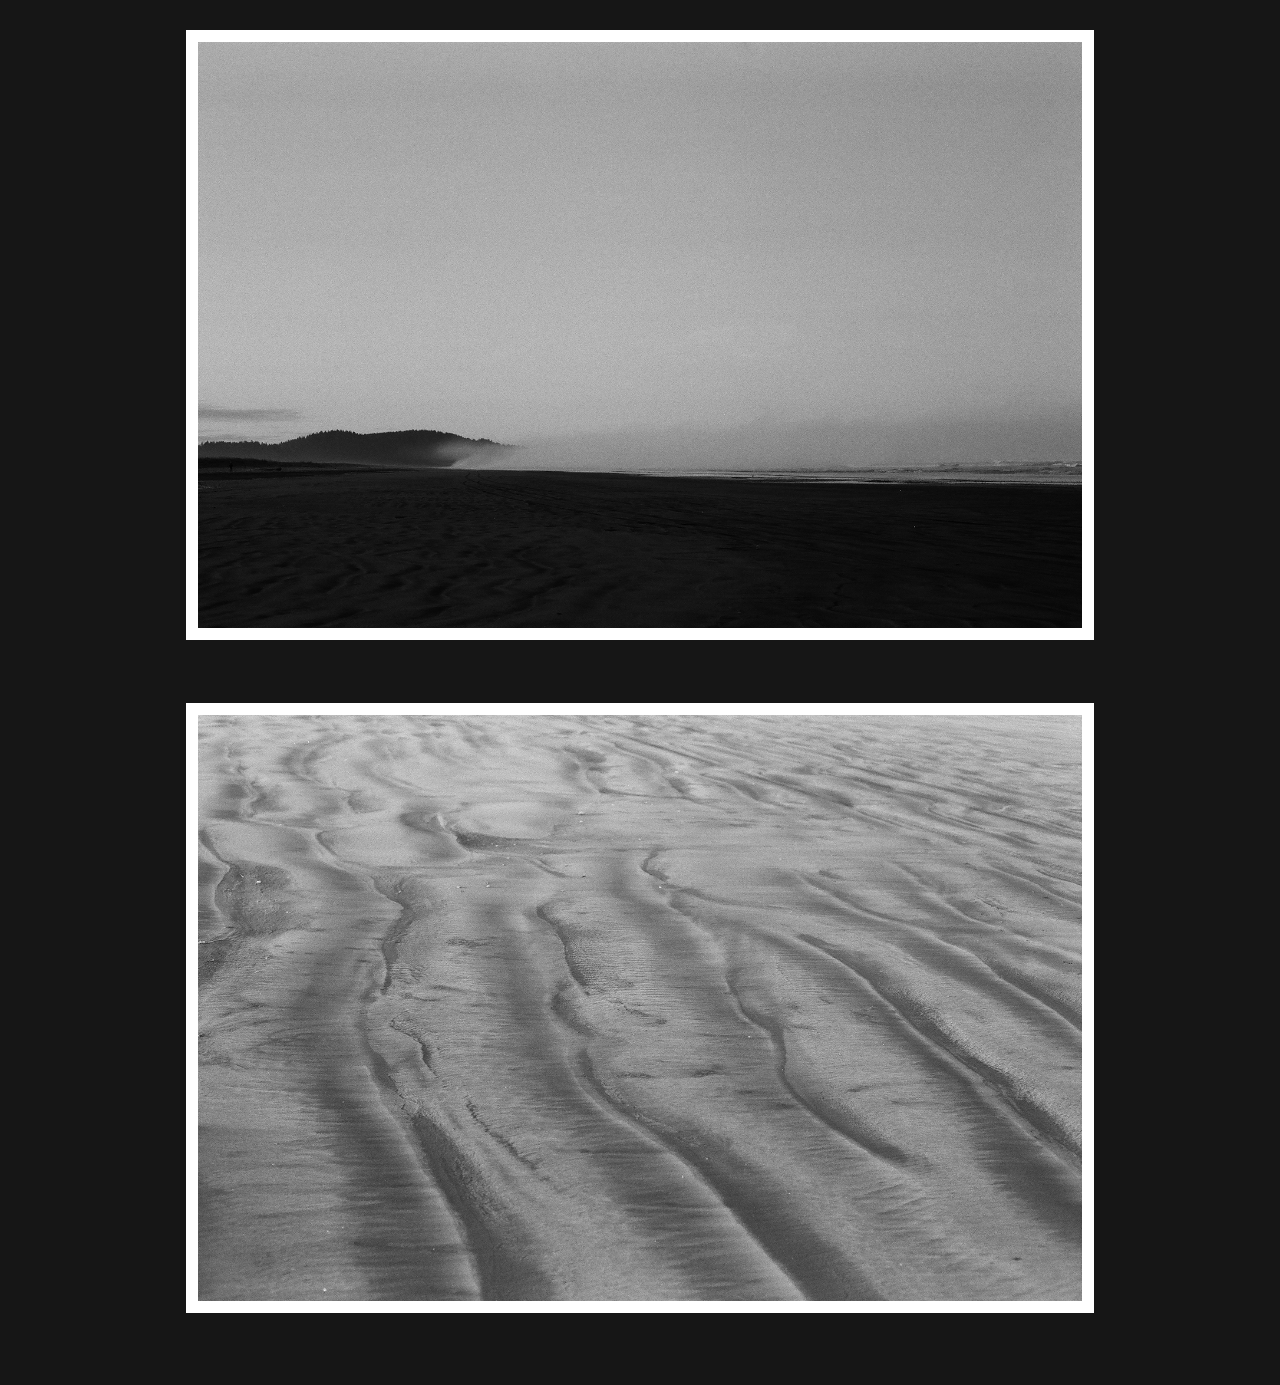
==== commit 667bfdec: "fixed typo" ====
--- a/pages/bwbeach.html
+++ b/pages/bwbeach.html
@@ -17,7 +17,7 @@
             <body class="bw-background">
                 <h2 class="bw"><u>Driving to Hawaii</u></h2>
                 <img src="beach_images/beach_moon.jpg" alt="full moon on coast" class="img-pretty2 thin-border img-center">
-                <p class="bw">This title is stolen from a song by Summer Salt of the same name.  I think of it anytime I see tire 
+                <p class="bw">This title is stolen from a song by Summer Salt.  I think of it anytime I see tire 
                     tracks on the beach or leading into the water. <br>Eventually I may have 
                     some color shots to add to these but for now this 
                     is all black and white taken with Ilford FP4 plus film.  These are from a short trip I took to Long Beach, WA.
